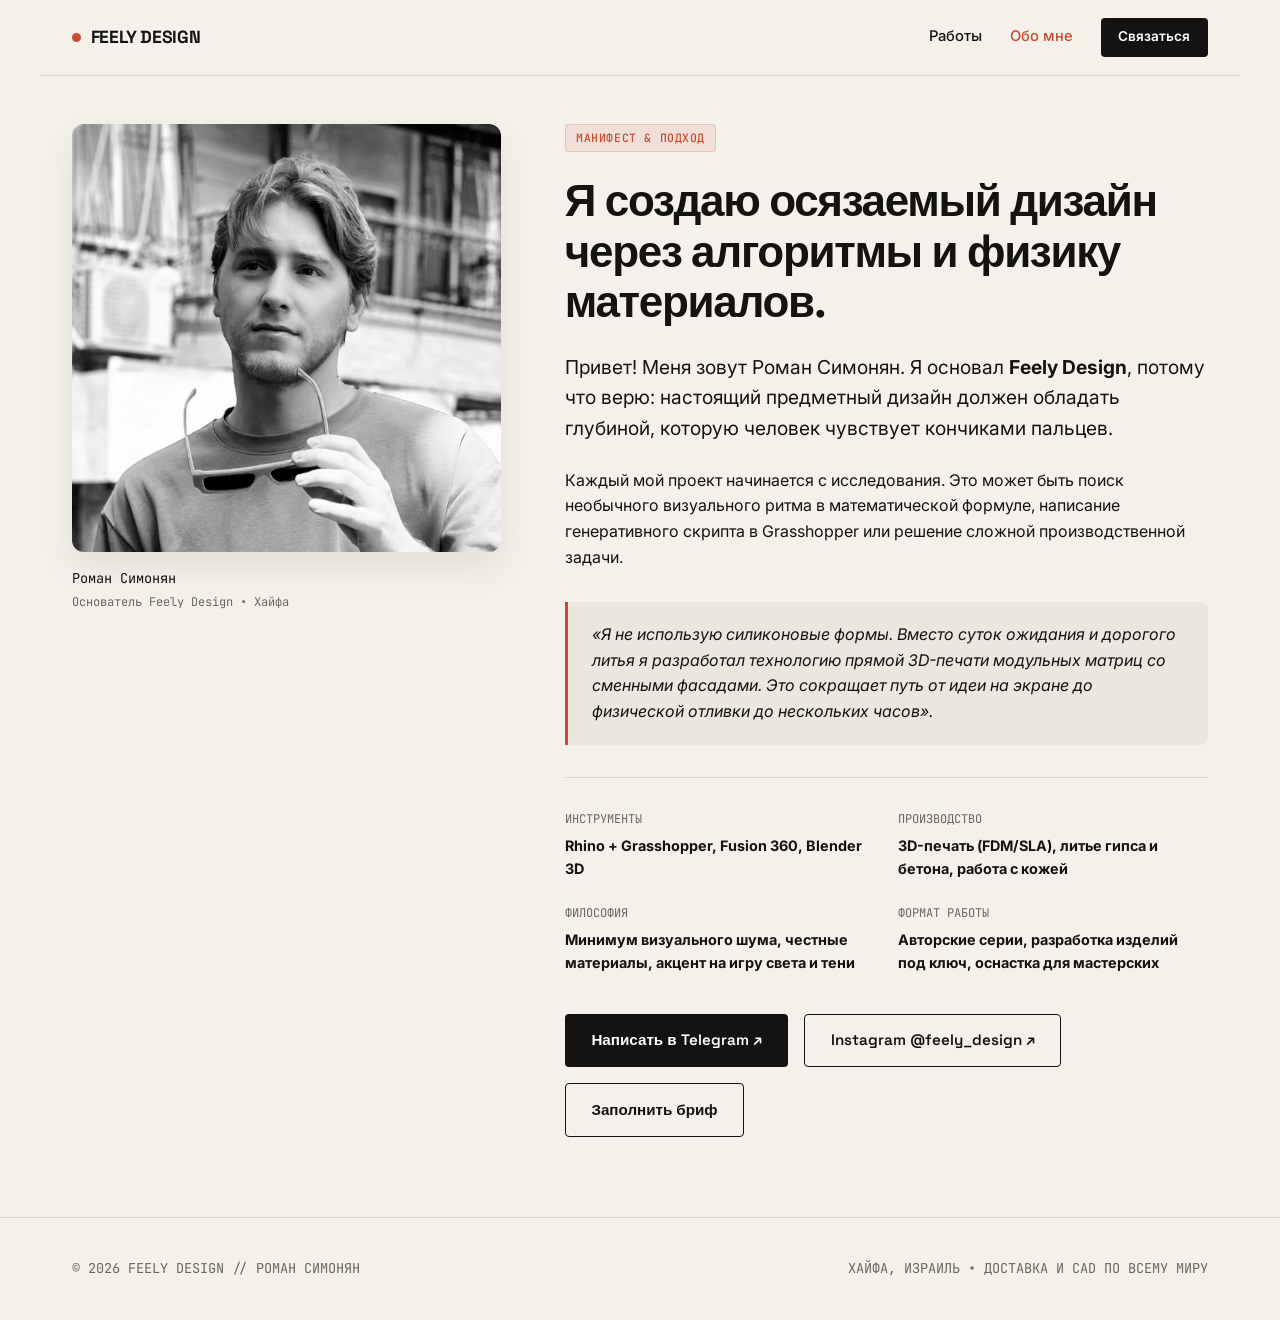
==== projects/about.html @ 57e2e192 "Redesign to clean architectural UI with Roman's photo and About page" ====
<!DOCTYPE html>
<html lang="ru">
<head>
    <meta charset="UTF-8">
    <meta name="viewport" content="width=device-width, initial-scale=1.0">
    <title>Роман Симонян // Feely Design — Об авторе</title>
    <link rel="preconnect" href="https://fonts.googleapis.com">
    <link rel="preconnect" href="https://fonts.gstatic.com" crossorigin>
    <link href="https://fonts.googleapis.com/css2?family=Space+Grotesk:wght@400;500;600;700&family=Inter:wght@400;500;600&family=JetBrains+Mono:wght@400;500&display=swap" rel="stylesheet">
    <link rel="stylesheet" href="../assets/css/style.css">
</head>
<body>

    <header>
        <a href="../index.html" class="brand">
            <span class="brand-dot"></span>
            <span>FEELY DESIGN</span>
        </a>
        <nav class="nav-links">
            <a href="../index.html#work">Работы</a>
            <a href="about.html" class="active">Обо мне</a>
            <a href="../index.html#contact" class="btn-nav">Связаться</a>
        </nav>
    </header>

    <main class="page-container" style="padding-top: 3rem; padding-bottom: 5rem;">
        <div class="about-hero-grid">
            <div class="about-photo-wrapper">
                <img src="../assets/img/roman_simonyan.jpg" alt="Роман Симонян — Feely Design" class="about-photo">
                <div class="photo-badge">
                    <span>Роман Симонян</span>
                    <span class="photo-badge-sub">Основатель Feely Design • Хайфа</span>
                </div>
            </div>

            <div class="about-content">
                <span class="badge badge-accent">Манифест & Подход</span>
                <h1 class="about-title">Я создаю осязаемый дизайн через алгоритмы и физику материалов.</h1>
                
                <p class="lead-text">
                    Привет! Меня зовут Роман Симонян. Я основал <strong>Feely Design</strong>, потому что верю: настоящий предметный дизайн должен обладать глубиной, которую человек чувствует кончиками пальцев.
                </p>

                <p>
                    Каждый мой проект начинается с исследования. Это может быть поиск необычного визуального ритма в математической формуле, написание генеративного скрипта в Grasshopper или решение сложной производственной задачи.
                </p>

                <div class="quote-box">
                    «Я не использую силиконовые формы. Вместо суток ожидания и дорогого литья я разработал технологию прямой 3D-печати модульных матриц со сменными фасадами. Это сокращает путь от идеи на экране до физической отливки до нескольких часов».
                </div>

                <div class="about-specs-grid">
                    <div class="about-spec-item">
                        <span class="spec-label">Инструменты</span>
                        <strong>Rhino + Grasshopper, Fusion 360, Blender 3D</strong>
                    </div>
                    <div class="about-spec-item">
                        <span class="spec-label">Производство</span>
                        <strong>3D-печать (FDM/SLA), литье гипса и бетона, работа с кожей</strong>
                    </div>
                    <div class="about-spec-item">
                        <span class="spec-label">Философия</span>
                        <strong>Минимум визуального шума, честные материалы, акцент на игру света и тени</strong>
                    </div>
                    <div class="about-spec-item">
                        <span class="spec-label">Формат работы</span>
                        <strong>Авторские серии, разработка изделий под ключ, оснастка для мастерских</strong>
                    </div>
                </div>

                <div style="margin-top: 2.5rem; display: flex; gap: 1rem; flex-wrap: wrap;">
                    <a href="https://t.me/simonyanrr" target="_blank" rel="noopener" class="btn btn-primary">
                        Написать в Telegram ↗
                    </a>
                    <a href="https://instagram.com/feely_design" target="_blank" rel="noopener" class="btn btn-secondary">
                        Instagram @feely_design ↗
                    </a>
                    <a href="../index.html#contact" class="btn btn-secondary">
                        Заполнить бриф
                    </a>
                </div>
            </div>
        </div>
    </main>

    <footer>
        <div class="footer-inner">
            <div>© 2026 FEELY DESIGN // РОМАН СИМОНЯН</div>
            <div>ХАЙФА, ИЗРАИЛЬ • ДОСТАВКА И CAD ПО ВСЕМУ МИРУ</div>
        </div>
    </footer>

    <script src="../assets/js/main.js"></script>
</body>
</html>
---- assets/css/style.css ----
/* FEELY DESIGN — MINIMALIST ARCHITECTURAL DESIGN SYSTEM */
:root {
    --bg-main: #F4F1EA;          /* Теплый гипс / светлая бумага */
    --bg-card: #ECE7DE;          /* Чистый архитектурный фон карточек */
    --bg-dark: #141312;          /* Глубокий чугунный черный */
    --text-main: #141312;
    --text-muted: #6B665F;
    --accent: #C84B31;           /* Терракота Feely */
    --accent-hover: #A83820;
    --border: rgba(20, 19, 18, 0.12);
    --border-strong: #141312;
    --font-heading: 'Space Grotesk', -apple-system, sans-serif;
    --font-body: 'Inter', -apple-system, sans-serif;
    --font-mono: 'JetBrains Mono', monospace;
    --radius-sm: 4px;
    --radius-md: 8px;
    --radius-lg: 12px;
}

* {
    box-sizing: border-box;
    margin: 0;
    padding: 0;
}

html {
    scroll-behavior: smooth;
}

body {
    background-color: var(--bg-main);
    color: var(--text-main);
    font-family: var(--font-body);
    line-height: 1.6;
    font-size: 16px;
    -webkit-font-smoothing: antialiased;
}

h1, h2, h3, h4 {
    font-family: var(--font-heading);
    letter-spacing: -0.03em;
    line-height: 1.15;
    font-weight: 600;
}

a {
    color: inherit;
    text-decoration: none;
    transition: all 0.2s ease;
}

img {
    max-width: 100%;
    display: block;
}

.page-container {
    max-width: 1200px;
    margin: 0 auto;
    padding: 0 2rem;
}

/* HEADER */
header {
    position: sticky;
    top: 0;
    z-index: 100;
    background: rgba(244, 241, 234, 0.85);
    backdrop-filter: blur(12px);
    border-bottom: 1px solid var(--border);
    display: flex;
    justify-content: space-between;
    align-items: center;
    padding: 1.1rem 2rem;
    max-width: 1200px;
    margin: 0 auto;
}

.brand {
    display: flex;
    align-items: center;
    gap: 0.6rem;
    font-family: var(--font-heading);
    font-weight: 700;
    font-size: 1.1rem;
    letter-spacing: -0.02em;
}

.brand-dot {
    width: 9px;
    height: 9px;
    background: var(--accent);
    border-radius: 50%;
}

.nav-links {
    display: flex;
    align-items: center;
    gap: 1.75rem;
    font-size: 0.92rem;
    font-weight: 500;
}

.nav-links a:hover, .nav-links a.active {
    color: var(--accent);
}

.btn-nav {
    background: var(--bg-dark);
    color: #fff !important;
    padding: 0.55rem 1.1rem;
    border-radius: var(--radius-sm);
    font-size: 0.85rem;
    font-weight: 600;
}

.btn-nav:hover {
    background: var(--accent);
}

/* BUTTONS */
.btn {
    display: inline-flex;
    align-items: center;
    justify-content: center;
    gap: 0.5rem;
    padding: 0.85rem 1.6rem;
    font-family: var(--font-heading);
    font-weight: 600;
    font-size: 0.95rem;
    border-radius: var(--radius-sm);
    cursor: pointer;
    transition: all 0.2s cubic-bezier(0.16, 1, 0.3, 1);
    border: 1px solid transparent;
}

.btn-primary {
    background: var(--bg-dark);
    color: #fff;
}

.btn-primary:hover {
    background: var(--accent);
    transform: translateY(-2px);
    box-shadow: 0 6px 16px rgba(200, 75, 49, 0.25);
}

.btn-secondary {
    background: transparent;
    border: 1px solid var(--border-strong);
    color: var(--text-main);
}

.btn-secondary:hover {
    background: var(--bg-card);
    transform: translateY(-2px);
}

/* BADGES */
.badge {
    display: inline-block;
    padding: 0.25rem 0.65rem;
    font-family: var(--font-mono);
    font-size: 0.72rem;
    text-transform: uppercase;
    letter-spacing: 0.05em;
    border-radius: var(--radius-sm);
    background: var(--bg-card);
    border: 1px solid var(--border);
    margin-bottom: 0.75rem;
    font-weight: 500;
}

.badge-accent {
    background: rgba(200, 75, 49, 0.1);
    color: var(--accent);
    border-color: rgba(200, 75, 49, 0.2);
}

/* HERO SECTION */
.hero-section {
    padding: 5rem 0 3.5rem 0;
    display: grid;
    grid-template-columns: 1.4fr 1fr;
    gap: 3.5rem;
    align-items: center;
    border-bottom: 1px solid var(--border);
}

.hero-title {
    font-size: clamp(2.4rem, 4.5vw, 3.8rem);
    margin-bottom: 1.5rem;
}

.hero-subtitle {
    font-size: 1.15rem;
    color: var(--text-muted);
    line-height: 1.65;
    max-width: 540px;
    margin-bottom: 2rem;
}

.hero-author-card {
    background: var(--bg-card);
    border: 1px solid var(--border);
    border-radius: var(--radius-lg);
    padding: 1.75rem;
    display: flex;
    flex-direction: column;
    gap: 1.25rem;
}

.author-header {
    display: flex;
    align-items: center;
    gap: 1.25rem;
}

.author-avatar {
    width: 72px;
    height: 72px;
    border-radius: 50%;
    object-fit: cover;
    border: 2px solid #fff;
    box-shadow: 0 4px 12px rgba(0, 0, 0, 0.08);
}

.author-meta h3 {
    font-size: 1.2rem;
    margin-bottom: 0.2rem;
}

.author-meta p {
    font-size: 0.85rem;
    color: var(--text-muted);
    font-family: var(--font-mono);
}

.author-bio-snippet {
    font-size: 0.92rem;
    color: var(--text-muted);
    line-height: 1.55;
    border-top: 1px solid var(--border);
    padding-top: 1rem;
}

/* SECTION HEADERS */
.section-header {
    margin: 4.5rem 0 2.5rem 0;
    display: flex;
    justify-content: space-between;
    align-items: flex-end;
}

.section-header h2 {
    font-size: 2rem;
}

/* PROJECT CARDS (Clean Architecture) */
.projects-grid {
    display: grid;
    grid-template-columns: repeat(2, 1fr);
    gap: 2rem;
}

.project-card {
    background: var(--bg-card);
    border: 1px solid var(--border);
    border-radius: var(--radius-lg);
    overflow: hidden;
    display: flex;
    flex-direction: column;
    transition: all 0.3s cubic-bezier(0.16, 1, 0.3, 1);
}

.project-card:hover {
    transform: translateY(-4px);
    box-shadow: 0 12px 28px rgba(0, 0, 0, 0.06);
    border-color: rgba(20, 19, 18, 0.25);
}

.project-card.featured {
    grid-column: 1 / -1;
    display: grid;
    grid-template-columns: 1.2fr 1fr;
}

.project-media {
    position: relative;
    aspect-ratio: 16 / 10;
    overflow: hidden;
    background: #000;
}

.project-media img {
    width: 100%;
    height: 100%;
    object-fit: cover;
    transition: transform 0.4s ease;
}

.project-card:hover .project-media img {
    transform: scale(1.03);
}

.project-info {
    padding: 2rem;
    display: flex;
    flex-direction: column;
    justify-content: space-between;
}

.project-info h3 {
    font-size: 1.5rem;
    margin: 0.5rem 0 0.75rem 0;
}

.project-info p {
    color: var(--text-muted);
    font-size: 0.95rem;
    line-height: 1.6;
    margin-bottom: 1.5rem;
}

.project-specs {
    border-top: 1px solid var(--border);
    padding-top: 1rem;
    display: flex;
    gap: 1.5rem;
    font-size: 0.8rem;
    color: var(--text-muted);
    font-family: var(--font-mono);
}

/* CONTACT SECTION */
.contact-grid {
    display: grid;
    grid-template-columns: 1fr 1.2fr;
    gap: 3.5rem;
    background: var(--bg-dark);
    color: #fff;
    border-radius: var(--radius-lg);
    padding: 3.5rem;
    margin: 4.5rem 0;
}

.contact-left h2 {
    font-size: 2.2rem;
    margin-bottom: 1rem;
}

.contact-left p {
    color: #A09D98;
    line-height: 1.65;
    margin-bottom: 2rem;
}

.direct-buttons {
    display: flex;
    flex-direction: column;
    gap: 0.75rem;
}

.direct-btn {
    display: flex;
    justify-content: space-between;
    align-items: center;
    padding: 1rem 1.25rem;
    border-radius: var(--radius-sm);
    background: #22201E;
    border: 1px solid #33302C;
    font-weight: 600;
    font-size: 0.9rem;
}

.direct-btn:hover {
    background: var(--accent);
    border-color: var(--accent);
}

/* FORM STYLING */
.clean-form {
    display: flex;
    flex-direction: column;
    gap: 1.25rem;
}

.form-group {
    display: flex;
    flex-direction: column;
    gap: 0.4rem;
}

.form-group label {
    font-size: 0.8rem;
    font-family: var(--font-mono);
    text-transform: uppercase;
    color: #A09D98;
}

.clean-form input, .clean-form select, .clean-form textarea {
    background: #22201E;
    border: 1px solid #33302C;
    border-radius: var(--radius-sm);
    padding: 0.85rem 1rem;
    color: #fff;
    font-family: var(--font-body);
    font-size: 0.95rem;
    outline: none;
    transition: border-color 0.2s;
}

.clean-form input:focus, .clean-form select:focus, .clean-form textarea:focus {
    border-color: var(--accent);
}

.dispatch-actions {
    display: grid;
    grid-template-columns: 1fr 1fr;
    gap: 0.75rem;
    margin-top: 0.5rem;
}

/* ABOUT PAGE STYLES */
.about-hero-grid {
    display: grid;
    grid-template-columns: 1fr 1.5fr;
    gap: 4rem;
    align-items: start;
}

.about-photo-wrapper {
    position: sticky;
    top: 5.5rem;
}

.about-photo {
    width: 100%;
    aspect-ratio: 1 / 1;
    object-fit: cover;
    border-radius: var(--radius-lg);
    box-shadow: 0 16px 36px rgba(0, 0, 0, 0.08);
}

.photo-badge {
    margin-top: 1rem;
    font-family: var(--font-mono);
    font-size: 0.85rem;
    display: flex;
    flex-direction: column;
    gap: 0.2rem;
}

.photo-badge-sub {
    color: var(--text-muted);
    font-size: 0.75rem;
}

.about-title {
    font-size: clamp(2rem, 3.5vw, 2.75rem);
    margin: 0.75rem 0 1.5rem 0;
}

.lead-text {
    font-size: 1.2rem;
    line-height: 1.6;
    color: var(--text-main);
    margin-bottom: 1.5rem;
}

.quote-box {
    border-left: 3px solid var(--accent);
    padding: 1.25rem 1.5rem;
    background: var(--bg-card);
    border-radius: 0 var(--radius-md) var(--radius-md) 0;
    font-style: italic;
    margin: 2rem 0;
    line-height: 1.6;
}

.about-specs-grid {
    display: grid;
    grid-template-columns: 1fr 1fr;
    gap: 1.5rem;
    margin-top: 2rem;
    border-top: 1px solid var(--border);
    padding-top: 2rem;
}

.about-spec-item {
    display: flex;
    flex-direction: column;
    gap: 0.3rem;
    font-size: 0.9rem;
}

.spec-label {
    font-family: var(--font-mono);
    font-size: 0.75rem;
    color: var(--text-muted);
    text-transform: uppercase;
}

/* FOOTER */
footer {
    border-top: 1px solid var(--border);
    padding: 2.5rem 0;
    font-size: 0.85rem;
    color: var(--text-muted);
    font-family: var(--font-mono);
}

.footer-inner {
    max-width: 1200px;
    margin: 0 auto;
    padding: 0 2rem;
    display: flex;
    justify-content: space-between;
    align-items: center;
    flex-wrap: wrap;
    gap: 1rem;
}

/* RESPONSIVE */
@media (max-width: 900px) {
    .hero-section, .project-card.featured, .about-hero-grid, .contact-grid {
        grid-template-columns: 1fr;
        gap: 2.5rem;
    }
    .projects-grid {
        grid-template-columns: 1fr;
    }
    .contact-grid {
        padding: 2rem;
    }
    .about-photo-wrapper {
        position: static;
        max-width: 340px;
    }
    .dispatch-actions {
        grid-template-columns: 1fr;
    }
}
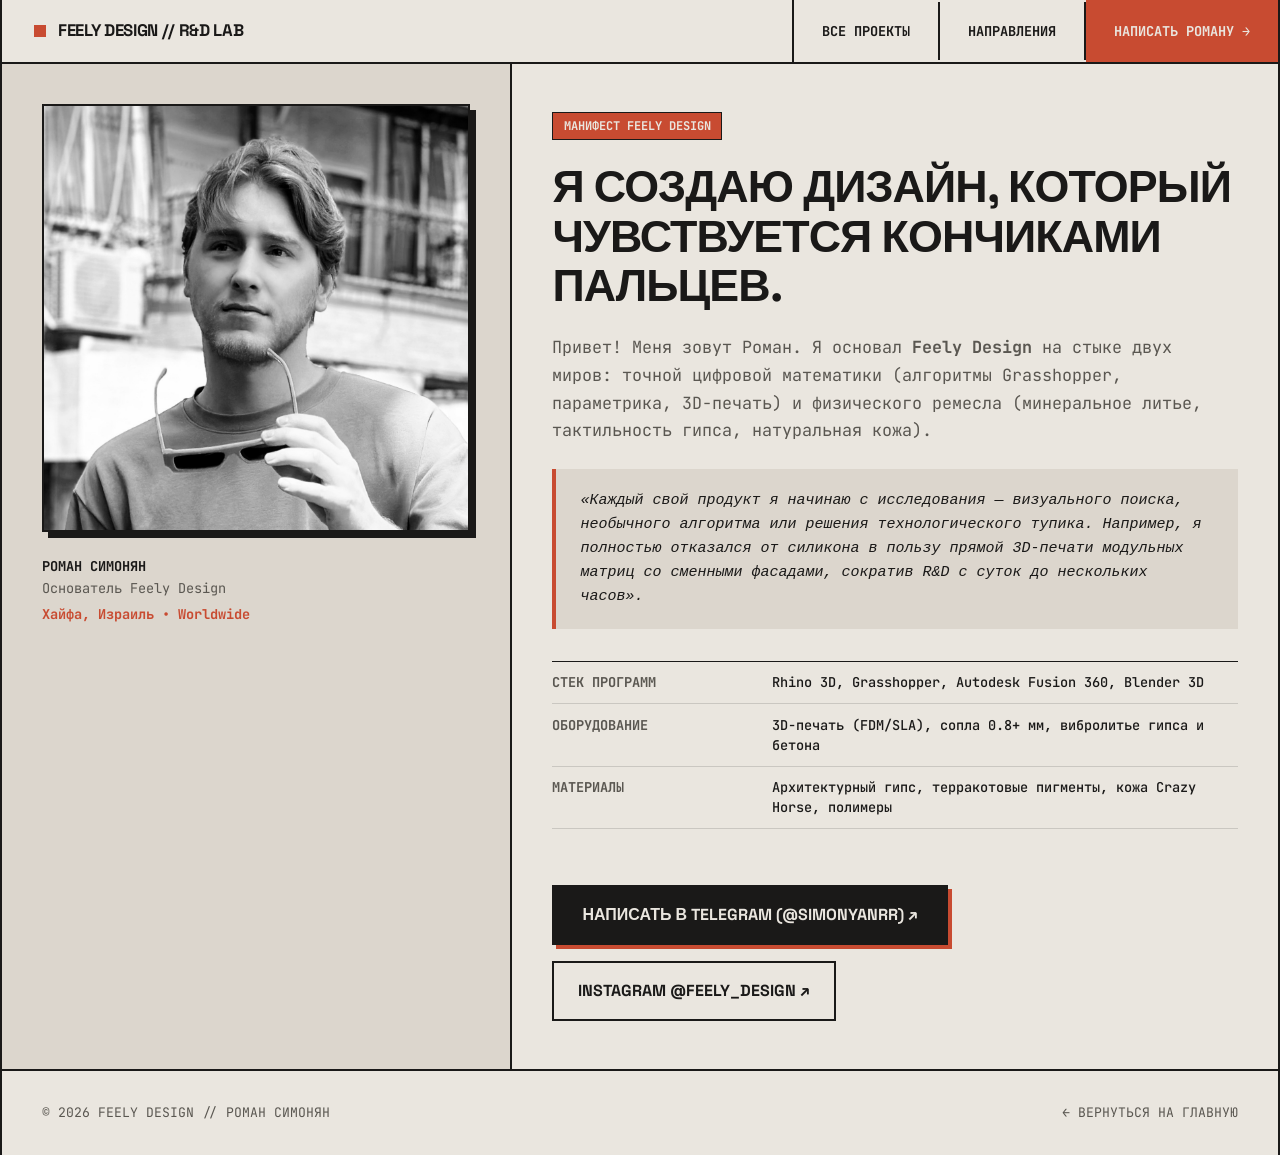
==== commit 8832a61e: "Restore original fonts, fix scroll anchor offset, re-enable RU/EN switcher, unify all project case p" ====
--- a/projects/about.html
+++ b/projects/about.html
@@ -3,91 +3,83 @@
 <head>
     <meta charset="UTF-8">
     <meta name="viewport" content="width=device-width, initial-scale=1.0">
-    <title>Роман Симонян // Feely Design — Об авторе</title>
+    <title>РОМАН СИМОНЯН // FEELY DESIGN — МАНИФЕСТ И О СТУДИИ</title>
     <link rel="preconnect" href="https://fonts.googleapis.com">
     <link rel="preconnect" href="https://fonts.gstatic.com" crossorigin>
-    <link href="https://fonts.googleapis.com/css2?family=Space+Grotesk:wght@400;500;600;700&family=Inter:wght@400;500;600&family=JetBrains+Mono:wght@400;500&display=swap" rel="stylesheet">
+    <link href="https://fonts.googleapis.com/css2?family=JetBrains+Mono:ital,wght@0,400;0,700;1,400&family=Space+Grotesk:wght@500;700&display=swap" rel="stylesheet">
     <link rel="stylesheet" href="../assets/css/style.css">
 </head>
 <body>
 
     <header>
-        <a href="../index.html" class="brand">
-            <span class="brand-dot"></span>
-            <span>FEELY DESIGN</span>
+        <a href="../index.html" class="logo-block">
+            <span class="logo-indicator"></span>
+            <span>FEELY DESIGN // R&D LAB</span>
         </a>
-        <nav class="nav-links">
-            <a href="../index.html#work">Работы</a>
-            <a href="about.html" class="active">Обо мне</a>
-            <a href="../index.html#contact" class="btn-nav">Связаться</a>
+        <nav>
+            <a href="../index.html#work">Все проекты</a>
+            <a href="../index.html#services">Направления</a>
         </nav>
+        <div class="header-controls">
+            <a href="../index.html#contact" class="cta-header">Написать Роману →</a>
+        </div>
     </header>
 
-    <main class="page-container" style="padding-top: 3rem; padding-bottom: 5rem;">
-        <div class="about-hero-grid">
-            <div class="about-photo-wrapper">
-                <img src="../assets/img/roman_simonyan.jpg" alt="Роман Симонян — Feely Design" class="about-photo">
-                <div class="photo-badge">
-                    <span>Роман Симонян</span>
-                    <span class="photo-badge-sub">Основатель Feely Design • Хайфа</span>
+    <section class="grid-row about-grid">
+        <div class="about-photo-panel">
+            <img src="../assets/img/roman_simonyan.jpg" alt="Роман Симонян" class="about-photo-full">
+            <div style="font-size: 0.85rem; line-height: 1.6;">
+                <div style="font-weight: 700;">РОМАН СИМОНЯН</div>
+                <div style="color: var(--text-muted);">Основатель Feely Design</div>
+                <div style="color: var(--accent); font-weight: 700; margin-top: 0.25rem;">Хайфа, Израиль • Worldwide</div>
+            </div>
+        </div>
+
+        <div class="about-bio-panel">
+            <div>
+                <span class="tag tag-accent">Манифест Feely Design</span>
+                <h1 style="font-size: clamp(2rem, 3.5vw, 2.8rem); line-height: 1.1; margin: 1rem 0 1.5rem 0;">
+                    Я создаю дизайн, который чувствуется кончиками пальцев.
+                </h1>
+                
+                <p style="font-size: 1.05rem; line-height: 1.65; color: var(--text-muted); margin-bottom: 1.5rem;">
+                    Привет! Меня зовут Роман. Я основал <strong>Feely Design</strong> на стыке двух миров: точной цифровой математики (алгоритмы Grasshopper, параметрика, 3D-печать) и физического ремесла (минеральное литье, тактильность гипса, натуральная кожа).
+                </p>
+
+                <div style="border-left: 4px solid var(--accent); background: var(--bg-secondary); padding: 1.25rem 1.5rem; margin-bottom: 2rem; font-style: italic; line-height: 1.6;">
+                    «Каждый свой продукт я начинаю с исследования — визуального поиска, необычного алгоритма или решения технологического тупика. Например, я полностью отказался от силикона в пользу прямой 3D-печати модульных матриц со сменными фасадами, сократив R&D с суток до нескольких часов».
+                </div>
+
+                <div class="case-highlights">
+                    <div class="highlight-row">
+                        <span class="highlight-label">Стек программ</span>
+                        <span class="highlight-val">Rhino 3D, Grasshopper, Autodesk Fusion 360, Blender 3D</span>
+                    </div>
+                    <div class="highlight-row">
+                        <span class="highlight-label">Оборудование</span>
+                        <span class="highlight-val">3D-печать (FDM/SLA), сопла 0.8+ мм, вибролитье гипса и бетона</span>
+                    </div>
+                    <div class="highlight-row">
+                        <span class="highlight-label">Материалы</span>
+                        <span class="highlight-val">Архитектурный гипс, терракотовые пигменты, кожа Crazy Horse, полимеры</span>
+                    </div>
                 </div>
             </div>
 
-            <div class="about-content">
-                <span class="badge badge-accent">Манифест & Подход</span>
-                <h1 class="about-title">Я создаю осязаемый дизайн через алгоритмы и физику материалов.</h1>
-                
-                <p class="lead-text">
-                    Привет! Меня зовут Роман Симонян. Я основал <strong>Feely Design</strong>, потому что верю: настоящий предметный дизайн должен обладать глубиной, которую человек чувствует кончиками пальцев.
-                </p>
-
-                <p>
-                    Каждый мой проект начинается с исследования. Это может быть поиск необычного визуального ритма в математической формуле, написание генеративного скрипта в Grasshopper или решение сложной производственной задачи.
-                </p>
-
-                <div class="quote-box">
-                    «Я не использую силиконовые формы. Вместо суток ожидания и дорогого литья я разработал технологию прямой 3D-печати модульных матриц со сменными фасадами. Это сокращает путь от идеи на экране до физической отливки до нескольких часов».
-                </div>
-
-                <div class="about-specs-grid">
-                    <div class="about-spec-item">
-                        <span class="spec-label">Инструменты</span>
-                        <strong>Rhino + Grasshopper, Fusion 360, Blender 3D</strong>
-                    </div>
-                    <div class="about-spec-item">
-                        <span class="spec-label">Производство</span>
-                        <strong>3D-печать (FDM/SLA), литье гипса и бетона, работа с кожей</strong>
-                    </div>
-                    <div class="about-spec-item">
-                        <span class="spec-label">Философия</span>
-                        <strong>Минимум визуального шума, честные материалы, акцент на игру света и тени</strong>
-                    </div>
-                    <div class="about-spec-item">
-                        <span class="spec-label">Формат работы</span>
-                        <strong>Авторские серии, разработка изделий под ключ, оснастка для мастерских</strong>
-                    </div>
-                </div>
-
-                <div style="margin-top: 2.5rem; display: flex; gap: 1rem; flex-wrap: wrap;">
-                    <a href="https://t.me/simonyanrr" target="_blank" rel="noopener" class="btn btn-primary">
-                        Написать в Telegram ↗
-                    </a>
-                    <a href="https://instagram.com/feely_design" target="_blank" rel="noopener" class="btn btn-secondary">
-                        Instagram @feely_design ↗
-                    </a>
-                    <a href="../index.html#contact" class="btn btn-secondary">
-                        Заполнить бриф
-                    </a>
-                </div>
+            <div style="margin-top: 2rem; display: flex; gap: 1rem; flex-wrap: wrap;">
+                <a href="https://t.me/simonyanrr" target="_blank" rel="noopener" class="btn-primary">
+                    Написать в Telegram (@simonyanrr) ↗
+                </a>
+                <a href="https://instagram.com/feely_design" target="_blank" rel="noopener" class="btn-secondary">
+                    Instagram @feely_design ↗
+                </a>
             </div>
         </div>
-    </main>
+    </section>
 
     <footer>
-        <div class="footer-inner">
-            <div>© 2026 FEELY DESIGN // РОМАН СИМОНЯН</div>
-            <div>ХАЙФА, ИЗРАИЛЬ • ДОСТАВКА И CAD ПО ВСЕМУ МИРУ</div>
-        </div>
+        <div>© 2026 FEELY DESIGN // РОМАН СИМОНЯН</div>
+        <div><a href="../index.html">← ВЕРНУТЬСЯ НА ГЛАВНУЮ</a></div>
     </footer>
 
     <script src="../assets/js/main.js"></script>
--- a/assets/css/style.css
+++ b/assets/css/style.css
@@ -1,20 +1,22 @@
-/* FEELY DESIGN — MINIMALIST ARCHITECTURAL DESIGN SYSTEM */
+/* ========================================================
+   FEELY DESIGN // INDUSTRIAL R&D DESIGN SYSTEM
+   Fonts: 'JetBrains Mono' + 'Space Grotesk'
+   ======================================================== */
+
 :root {
-    --bg-main: #F4F1EA;          /* Теплый гипс / светлая бумага */
-    --bg-card: #ECE7DE;          /* Чистый архитектурный фон карточек */
-    --bg-dark: #141312;          /* Глубокий чугунный черный */
-    --text-main: #141312;
-    --text-muted: #6B665F;
-    --accent: #C84B31;           /* Терракота Feely */
+    --bg-primary: #EAE6DF;       /* Raw gypsum / unbleached paper */
+    --bg-secondary: #DCD6CD;     /* Raw concrete */
+    --bg-card: #E2DDD5;
+    --bg-dark: #1A1918;          /* Cast iron / charcoal */
+    --text-main: #1A1918;
+    --text-muted: #5A5751;
+    --accent: #C84B31;           /* Industrial terracotta / red oxide */
     --accent-hover: #A83820;
-    --border: rgba(20, 19, 18, 0.12);
-    --border-strong: #141312;
-    --font-heading: 'Space Grotesk', -apple-system, sans-serif;
-    --font-body: 'Inter', -apple-system, sans-serif;
-    --font-mono: 'JetBrains Mono', monospace;
-    --radius-sm: 4px;
-    --radius-md: 8px;
-    --radius-lg: 12px;
+    --border-color: #1A1918;
+    --border-width: 2px;
+    --telegram: #2AABEE;
+    --whatsapp: #25D366;
+    --instagram: #E1306C;
 }
 
 * {
@@ -25,28 +27,34 @@
 
 html {
     scroll-behavior: smooth;
+    /* Устраняет перекрытие заголовков при клике по якорям */
+    scroll-padding-top: 75px;
 }
 
 body {
-    background-color: var(--bg-main);
+    background-color: var(--bg-primary);
     color: var(--text-main);
-    font-family: var(--font-body);
-    line-height: 1.6;
-    font-size: 16px;
-    -webkit-font-smoothing: antialiased;
-}
-
-h1, h2, h3, h4 {
-    font-family: var(--font-heading);
-    letter-spacing: -0.03em;
-    line-height: 1.15;
-    font-weight: 600;
+    font-family: 'JetBrains Mono', monospace;
+    line-height: 1.5;
+    font-size: 15px;
+    overflow-x: hidden;
+    border-left: var(--border-width) solid var(--border-color);
+    border-right: var(--border-width) solid var(--border-color);
+    max-width: 1440px;
+    margin: 0 auto;
+}
+
+h1, h2, h3, h4, .font-display {
+    font-family: 'Space Grotesk', sans-serif;
+    text-transform: uppercase;
+    letter-spacing: -0.02em;
+    font-weight: 700;
 }
 
 a {
     color: inherit;
     text-decoration: none;
-    transition: all 0.2s ease;
+    transition: all 0.15s ease;
 }
 
 img {
@@ -54,490 +62,780 @@
     display: block;
 }
 
-.page-container {
-    max-width: 1200px;
-    margin: 0 auto;
-    padding: 0 2rem;
+/* Grid & Layout Utilities */
+.grid-row {
+    display: grid;
+    border-bottom: var(--border-width) solid var(--border-color);
+}
+
+.pad-lg { padding: 3rem 2.5rem; }
+.pad-md { padding: 2rem; }
+.pad-sm { padding: 1rem 1.5rem; }
+
+.tag {
+    display: inline-block;
+    border: 1px solid var(--border-color);
+    padding: 0.25rem 0.65rem;
+    font-size: 0.75rem;
+    text-transform: uppercase;
+    background: var(--bg-secondary);
+    margin-right: 0.4rem;
+    margin-bottom: 0.4rem;
+    font-weight: 700;
+}
+
+.tag-accent {
+    background: var(--accent);
+    color: var(--bg-primary);
+    border-color: var(--border-color);
+}
+
+.tag-dark {
+    background: var(--bg-dark);
+    color: var(--bg-primary);
+}
+
+/* SECTION BAR / DIVIDER */
+.section-bar {
+    display: flex;
+    justify-content: space-between;
+    align-items: center;
+    background-color: var(--bg-secondary);
+    padding: 1rem 2.5rem;
+    border-bottom: var(--border-width) solid var(--border-color);
+    font-size: 0.85rem;
+    text-transform: uppercase;
+    font-weight: 700;
+    scroll-margin-top: 65px;
 }
 
 /* HEADER */
 header {
+    display: grid;
+    grid-template-columns: 1fr auto auto;
+    border-bottom: var(--border-width) solid var(--border-color);
     position: sticky;
     top: 0;
+    background: var(--bg-primary);
     z-index: 100;
-    background: rgba(244, 241, 234, 0.85);
-    backdrop-filter: blur(12px);
-    border-bottom: 1px solid var(--border);
-    display: flex;
-    justify-content: space-between;
-    align-items: center;
-    padding: 1.1rem 2rem;
-    max-width: 1200px;
-    margin: 0 auto;
-}
-
-.brand {
-    display: flex;
-    align-items: center;
-    gap: 0.6rem;
-    font-family: var(--font-heading);
-    font-weight: 700;
-    font-size: 1.1rem;
+}
+
+.logo-block {
+    padding: 1.15rem 2rem;
+    font-weight: 700;
+    font-size: 1.05rem;
+    display: flex;
+    align-items: center;
+    gap: 0.75rem;
+    border-right: var(--border-width) solid var(--border-color);
+    font-family: 'Space Grotesk', sans-serif;
     letter-spacing: -0.02em;
 }
 
-.brand-dot {
-    width: 9px;
-    height: 9px;
-    background: var(--accent);
-    border-radius: 50%;
-}
-
-.nav-links {
-    display: flex;
-    align-items: center;
-    gap: 1.75rem;
-    font-size: 0.92rem;
-    font-weight: 500;
-}
-
-.nav-links a:hover, .nav-links a.active {
-    color: var(--accent);
-}
-
-.btn-nav {
+.logo-indicator {
+    width: 12px;
+    height: 12px;
+    background-color: var(--accent);
+    display: inline-block;
+    flex-shrink: 0;
+}
+
+nav {
+    display: flex;
+    align-items: center;
+}
+
+nav a {
+    padding: 1.15rem 1.75rem;
+    border-right: var(--border-width) solid var(--border-color);
+    font-size: 0.85rem;
+    text-transform: uppercase;
+    font-weight: 700;
+}
+
+nav a:hover, nav a.active {
+    background-color: var(--bg-secondary);
+}
+
+.header-controls {
+    display: flex;
+    align-items: center;
+}
+
+.lang-switch {
+    display: flex;
+    border-right: var(--border-width) solid var(--border-color);
+    height: 100%;
+}
+
+.lang-btn {
+    background: transparent;
+    border: none;
+    padding: 0 1rem;
+    font-family: 'JetBrains Mono', monospace;
+    font-size: 0.82rem;
+    font-weight: 700;
+    cursor: pointer;
+    color: var(--text-muted);
+    transition: all 0.15s;
+}
+
+.lang-btn.active {
     background: var(--bg-dark);
-    color: #fff !important;
-    padding: 0.55rem 1.1rem;
-    border-radius: var(--radius-sm);
+    color: var(--bg-primary);
+}
+
+.cta-header {
+    background-color: var(--accent);
+    color: var(--bg-primary) !important;
+    font-weight: 700;
+    padding: 1.15rem 1.75rem;
     font-size: 0.85rem;
-    font-weight: 600;
-}
-
-.btn-nav:hover {
-    background: var(--accent);
+    text-transform: uppercase;
+    display: flex;
+    align-items: center;
+    height: 100%;
+}
+
+.cta-header:hover {
+    background-color: var(--bg-dark) !important;
+}
+
+/* HERO SECTION (AUTHOR VOICE + PHOTO) */
+.hero {
+    grid-template-columns: 1.75fr 1.25fr;
+}
+
+.hero-main {
+    border-right: var(--border-width) solid var(--border-color);
+    display: flex;
+    flex-direction: column;
+    justify-content: space-between;
+}
+
+.hero-title {
+    font-size: clamp(2.2rem, 4.2vw, 3.8rem);
+    line-height: 1.05;
+    margin: 1.25rem 0 1.5rem 0;
+}
+
+.hero-sub {
+    font-size: 1.05rem;
+    color: var(--text-muted);
+    max-width: 60ch;
+    margin-bottom: 2rem;
+    line-height: 1.6;
+}
+
+.hero-actions {
+    display: flex;
+    flex-wrap: wrap;
+    gap: 1rem;
+    align-items: center;
+}
+
+.hero-author-sidebar {
+    background-color: var(--bg-secondary);
+    display: flex;
+    flex-direction: column;
+    justify-content: space-between;
+}
+
+.author-card-header {
+    display: flex;
+    gap: 1.25rem;
+    align-items: center;
+    padding: 1.75rem 2rem;
+    border-bottom: var(--border-width) solid var(--border-color);
+}
+
+.author-avatar-img {
+    width: 84px;
+    height: 84px;
+    border: var(--border-width) solid var(--border-color);
+    box-shadow: 3px 3px 0px var(--accent);
+    object-fit: cover;
+    flex-shrink: 0;
+}
+
+.author-title h3 {
+    font-size: 1.2rem;
+    margin-bottom: 0.25rem;
+}
+
+.author-title p {
+    font-size: 0.8rem;
+    color: var(--text-muted);
+}
+
+.author-quote {
+    padding: 1.5rem 2rem;
+    font-size: 0.9rem;
+    color: var(--text-main);
+    line-height: 1.6;
+    border-bottom: 1px solid var(--border-color);
+    font-style: italic;
+    background: rgba(234, 230, 223, 0.4);
+}
+
+.spec-list {
+    list-style: none;
+}
+
+.spec-list li {
+    padding: 0.85rem 2rem;
+    border-bottom: 1px solid var(--border-color);
+    display: flex;
+    justify-content: space-between;
+    gap: 1rem;
+    font-size: 0.82rem;
+}
+
+.spec-list li span:first-child {
+    color: var(--text-muted);
+    text-transform: uppercase;
+}
+
+.spec-list li span:last-child {
+    font-weight: 700;
+    text-align: right;
 }
 
 /* BUTTONS */
-.btn {
+.btn-primary {
     display: inline-flex;
     align-items: center;
-    justify-content: center;
     gap: 0.5rem;
-    padding: 0.85rem 1.6rem;
-    font-family: var(--font-heading);
-    font-weight: 600;
-    font-size: 0.95rem;
-    border-radius: var(--radius-sm);
+    background-color: var(--bg-dark);
+    color: var(--bg-primary);
+    border: var(--border-width) solid var(--border-color);
+    padding: 1rem 1.75rem;
+    font-family: 'Space Grotesk', sans-serif;
+    font-weight: 700;
+    font-size: 1rem;
+    text-transform: uppercase;
+    box-shadow: 4px 4px 0px var(--accent);
     cursor: pointer;
-    transition: all 0.2s cubic-bezier(0.16, 1, 0.3, 1);
-    border: 1px solid transparent;
-}
-
-.btn-primary {
+}
+
+.btn-primary:hover {
+    background-color: var(--accent);
+    box-shadow: 4px 4px 0px var(--border-color);
+    transform: translate(-1px, -1px);
+}
+
+.btn-secondary {
+    display: inline-flex;
+    align-items: center;
+    gap: 0.5rem;
+    background-color: transparent;
+    color: var(--text-main);
+    border: var(--border-width) solid var(--border-color);
+    padding: 1rem 1.5rem;
+    font-family: 'Space Grotesk', sans-serif;
+    font-weight: 700;
+    font-size: 1rem;
+    text-transform: uppercase;
+    cursor: pointer;
+}
+
+.btn-secondary:hover {
+    background-color: var(--bg-secondary);
+    box-shadow: 4px 4px 0px var(--border-color);
+}
+
+/* MARQUEE */
+.marquee-wrapper {
+    border-bottom: var(--border-width) solid var(--border-color);
+    background-color: var(--bg-dark);
+    color: var(--bg-primary);
+    overflow: hidden;
+    white-space: nowrap;
+    padding: 0.75rem 0;
+    font-size: 0.82rem;
+    text-transform: uppercase;
+    letter-spacing: 0.05em;
+}
+
+.marquee-content {
+    display: inline-block;
+    animation: marquee 28s linear infinite;
+}
+
+@keyframes marquee {
+    0% { transform: translateX(0); }
+    100% { transform: translateX(-50%); }
+}
+
+/* VISUAL-FIRST CASE STUDIES (3 PROJECTS) */
+.case-item {
+    grid-template-columns: 1.15fr 1fr;
+    border-bottom: var(--border-width) solid var(--border-color);
+}
+
+.case-item:last-child {
+    border-bottom: none;
+}
+
+.case-visual {
+    background-color: var(--bg-secondary);
+    border-right: var(--border-width) solid var(--border-color);
+    min-height: 420px;
+    display: flex;
+    flex-direction: column;
+    justify-content: space-between;
+    padding: 2rem;
+    position: relative;
+    background-image: 
+        linear-gradient(to right, rgba(26,25,24,0.06) 1px, transparent 1px),
+        linear-gradient(to bottom, rgba(26,25,24,0.06) 1px, transparent 1px);
+    background-size: 24px 24px;
+}
+
+.case-img-frame {
+    border: var(--border-width) solid var(--border-color);
     background: var(--bg-dark);
-    color: #fff;
-}
-
-.btn-primary:hover {
-    background: var(--accent);
-    transform: translateY(-2px);
-    box-shadow: 0 6px 16px rgba(200, 75, 49, 0.25);
-}
-
-.btn-secondary {
-    background: transparent;
-    border: 1px solid var(--border-strong);
-    color: var(--text-main);
-}
-
-.btn-secondary:hover {
-    background: var(--bg-card);
-    transform: translateY(-2px);
-}
-
-/* BADGES */
-.badge {
-    display: inline-block;
-    padding: 0.25rem 0.65rem;
-    font-family: var(--font-mono);
-    font-size: 0.72rem;
-    text-transform: uppercase;
-    letter-spacing: 0.05em;
-    border-radius: var(--radius-sm);
-    background: var(--bg-card);
-    border: 1px solid var(--border);
-    margin-bottom: 0.75rem;
-    font-weight: 500;
-}
-
-.badge-accent {
-    background: rgba(200, 75, 49, 0.1);
-    color: var(--accent);
-    border-color: rgba(200, 75, 49, 0.2);
-}
-
-/* HERO SECTION */
-.hero-section {
-    padding: 5rem 0 3.5rem 0;
-    display: grid;
-    grid-template-columns: 1.4fr 1fr;
-    gap: 3.5rem;
-    align-items: center;
-    border-bottom: 1px solid var(--border);
-}
-
-.hero-title {
-    font-size: clamp(2.4rem, 4.5vw, 3.8rem);
-    margin-bottom: 1.5rem;
-}
-
-.hero-subtitle {
-    font-size: 1.15rem;
-    color: var(--text-muted);
-    line-height: 1.65;
-    max-width: 540px;
-    margin-bottom: 2rem;
-}
-
-.hero-author-card {
-    background: var(--bg-card);
-    border: 1px solid var(--border);
-    border-radius: var(--radius-lg);
-    padding: 1.75rem;
-    display: flex;
-    flex-direction: column;
-    gap: 1.25rem;
-}
-
-.author-header {
-    display: flex;
-    align-items: center;
-    gap: 1.25rem;
-}
-
-.author-avatar {
-    width: 72px;
-    height: 72px;
-    border-radius: 50%;
-    object-fit: cover;
-    border: 2px solid #fff;
-    box-shadow: 0 4px 12px rgba(0, 0, 0, 0.08);
-}
-
-.author-meta h3 {
-    font-size: 1.2rem;
-    margin-bottom: 0.2rem;
-}
-
-.author-meta p {
-    font-size: 0.85rem;
-    color: var(--text-muted);
-    font-family: var(--font-mono);
-}
-
-.author-bio-snippet {
-    font-size: 0.92rem;
-    color: var(--text-muted);
-    line-height: 1.55;
-    border-top: 1px solid var(--border);
-    padding-top: 1rem;
-}
-
-/* SECTION HEADERS */
-.section-header {
-    margin: 4.5rem 0 2.5rem 0;
-    display: flex;
-    justify-content: space-between;
-    align-items: flex-end;
-}
-
-.section-header h2 {
-    font-size: 2rem;
-}
-
-/* PROJECT CARDS (Clean Architecture) */
-.projects-grid {
-    display: grid;
-    grid-template-columns: repeat(2, 1fr);
-    gap: 2rem;
-}
-
-.project-card {
-    background: var(--bg-card);
-    border: 1px solid var(--border);
-    border-radius: var(--radius-lg);
+    margin: 1rem 0;
     overflow: hidden;
-    display: flex;
-    flex-direction: column;
-    transition: all 0.3s cubic-bezier(0.16, 1, 0.3, 1);
-}
-
-.project-card:hover {
-    transform: translateY(-4px);
-    box-shadow: 0 12px 28px rgba(0, 0, 0, 0.06);
-    border-color: rgba(20, 19, 18, 0.25);
-}
-
-.project-card.featured {
-    grid-column: 1 / -1;
-    display: grid;
-    grid-template-columns: 1.2fr 1fr;
-}
-
-.project-media {
     position: relative;
     aspect-ratio: 16 / 10;
-    overflow: hidden;
-    background: #000;
-}
-
-.project-media img {
+    box-shadow: 5px 5px 0px var(--border-color);
+}
+
+.case-img-frame img {
     width: 100%;
     height: 100%;
     object-fit: cover;
-    transition: transform 0.4s ease;
-}
-
-.project-card:hover .project-media img {
+    transition: transform 0.35s ease;
+}
+
+.case-item:hover .case-img-frame img {
     transform: scale(1.03);
 }
 
-.project-info {
-    padding: 2rem;
-    display: flex;
-    flex-direction: column;
-    justify-content: space-between;
-}
-
-.project-info h3 {
-    font-size: 1.5rem;
-    margin: 0.5rem 0 0.75rem 0;
-}
-
-.project-info p {
+.case-img-grid-2 {
+    display: grid;
+    grid-template-columns: 1fr 1fr;
+    gap: 2px;
+    background: var(--border-color);
+    width: 100%;
+    height: 100%;
+}
+
+.case-img-grid-2 img {
+    width: 100%;
+    height: 100%;
+    object-fit: cover;
+}
+
+.case-info {
+    display: flex;
+    flex-direction: column;
+    justify-content: space-between;
+}
+
+.case-title {
+    font-size: 1.75rem;
+    margin: 0.5rem 0 1rem 0;
+    line-height: 1.15;
+}
+
+.case-desc {
     color: var(--text-muted);
     font-size: 0.95rem;
     line-height: 1.6;
     margin-bottom: 1.5rem;
 }
 
-.project-specs {
-    border-top: 1px solid var(--border);
+.case-highlights {
+    border-top: 1px solid var(--border-color);
+    margin-bottom: 1.5rem;
+}
+
+.highlight-row {
+    padding: 0.65rem 0;
+    border-bottom: 1px solid rgba(26,25,24,0.15);
+    display: flex;
+    font-size: 0.85rem;
+}
+
+.highlight-label {
+    width: 32%;
+    color: var(--text-muted);
+    font-weight: 700;
+    text-transform: uppercase;
+}
+
+.highlight-val {
+    width: 68%;
+    font-weight: 500;
+}
+
+.case-link {
+    display: inline-flex;
+    align-items: center;
+    gap: 0.5rem;
+    font-weight: 700;
+    font-size: 0.9rem;
+    text-transform: uppercase;
+    padding: 0.85rem 1.4rem;
+    border: var(--border-width) solid var(--border-color);
+    background: var(--bg-secondary);
+    align-self: flex-start;
+    box-shadow: 3px 3px 0px var(--border-color);
+}
+
+.case-link:hover {
+    background: var(--bg-dark);
+    color: var(--bg-primary);
+    box-shadow: 4px 4px 0px var(--accent);
+}
+
+/* SERVICES */
+.services-grid {
+    grid-template-columns: repeat(3, 1fr);
+}
+
+.service-card {
+    border-right: var(--border-width) solid var(--border-color);
+    display: flex;
+    flex-direction: column;
+    justify-content: space-between;
+    transition: background-color 0.2s;
+}
+
+.service-card:last-child {
+    border-right: none;
+}
+
+.service-card:hover {
+    background-color: var(--bg-card);
+}
+
+.service-num {
+    font-size: 0.8rem;
+    color: var(--accent);
+    font-weight: 700;
+    margin-bottom: 0.85rem;
+    display: block;
+}
+
+.service-title {
+    font-size: 1.45rem;
+    margin-bottom: 0.85rem;
+    line-height: 1.2;
+}
+
+.service-desc {
+    color: var(--text-muted);
+    font-size: 0.9rem;
+    line-height: 1.55;
+    margin-bottom: 1.5rem;
+}
+
+.service-meta {
+    border-top: 1px solid var(--border-color);
     padding-top: 1rem;
-    display: flex;
-    gap: 1.5rem;
-    font-size: 0.8rem;
-    color: var(--text-muted);
-    font-family: var(--font-mono);
-}
-
-/* CONTACT SECTION */
-.contact-grid {
-    display: grid;
-    grid-template-columns: 1fr 1.2fr;
-    gap: 3.5rem;
-    background: var(--bg-dark);
-    color: #fff;
-    border-radius: var(--radius-lg);
-    padding: 3.5rem;
-    margin: 4.5rem 0;
-}
-
-.contact-left h2 {
-    font-size: 2.2rem;
-    margin-bottom: 1rem;
-}
-
-.contact-left p {
-    color: #A09D98;
-    line-height: 1.65;
-    margin-bottom: 2rem;
-}
-
-.direct-buttons {
+    font-size: 0.82rem;
+}
+
+/* CONTACT & DIRECT DISPATCH */
+.contact-section {
+    grid-template-columns: 1fr 1.25fr;
+}
+
+.contact-info {
+    border-right: var(--border-width) solid var(--border-color);
+    background-color: var(--bg-dark);
+    color: var(--bg-primary);
+    display: flex;
+    flex-direction: column;
+    justify-content: space-between;
+}
+
+.contact-info p {
+    color: #B5B0A8;
+    margin-top: 1rem;
+    line-height: 1.6;
+    max-width: 44ch;
+}
+
+.direct-channels {
     display: flex;
     flex-direction: column;
     gap: 0.75rem;
-}
-
-.direct-btn {
-    display: flex;
-    justify-content: space-between;
-    align-items: center;
-    padding: 1rem 1.25rem;
-    border-radius: var(--radius-sm);
-    background: #22201E;
-    border: 1px solid #33302C;
-    font-weight: 600;
-    font-size: 0.9rem;
-}
-
-.direct-btn:hover {
+    margin-top: 2rem;
+}
+
+.channel-btn {
+    display: flex;
+    justify-content: space-between;
+    align-items: center;
+    padding: 0.95rem 1.25rem;
+    border: 1px solid #4A4742;
+    background: #242220;
+    color: var(--bg-primary);
+    font-size: 0.85rem;
+    font-weight: 700;
+    text-transform: uppercase;
+}
+
+.channel-btn:hover {
+    border-color: var(--accent);
     background: var(--accent);
-    border-color: var(--accent);
-}
-
-/* FORM STYLING */
-.clean-form {
+    color: var(--bg-primary);
+    transform: translateX(4px);
+}
+
+/* FORM */
+form {
     display: flex;
     flex-direction: column;
     gap: 1.25rem;
 }
 
-.form-group {
-    display: flex;
-    flex-direction: column;
-    gap: 0.4rem;
-}
-
-.form-group label {
-    font-size: 0.8rem;
-    font-family: var(--font-mono);
-    text-transform: uppercase;
-    color: #A09D98;
-}
-
-.clean-form input, .clean-form select, .clean-form textarea {
-    background: #22201E;
-    border: 1px solid #33302C;
-    border-radius: var(--radius-sm);
-    padding: 0.85rem 1rem;
-    color: #fff;
-    font-family: var(--font-body);
-    font-size: 0.95rem;
-    outline: none;
-    transition: border-color 0.2s;
-}
-
-.clean-form input:focus, .clean-form select:focus, .clean-form textarea:focus {
-    border-color: var(--accent);
-}
-
-.dispatch-actions {
+.form-row-2 {
     display: grid;
     grid-template-columns: 1fr 1fr;
+    gap: 1.25rem;
+}
+
+.form-group {
+    display: flex;
+    flex-direction: column;
+    gap: 0.45rem;
+}
+
+label {
+    font-size: 0.8rem;
+    text-transform: uppercase;
+    font-weight: 700;
+}
+
+input, select, textarea {
+    background-color: transparent;
+    border: var(--border-width) solid var(--border-color);
+    padding: 0.9rem 1rem;
+    font-family: 'JetBrains Mono', monospace;
+    font-size: 0.92rem;
+    color: var(--text-main);
+    border-radius: 0;
+    outline: none;
+    transition: background-color 0.15s;
+}
+
+input:focus, select:focus, textarea:focus {
+    background-color: var(--bg-secondary);
+}
+
+.dispatch-bar {
+    display: grid;
+    grid-template-columns: repeat(2, 1fr);
     gap: 0.75rem;
     margin-top: 0.5rem;
 }
 
-/* ABOUT PAGE STYLES */
-.about-hero-grid {
+.btn-dispatch {
+    border: var(--border-width) solid var(--border-color);
+    padding: 1rem 0.75rem;
+    font-family: 'Space Grotesk', sans-serif;
+    font-size: 0.88rem;
+    font-weight: 700;
+    text-transform: uppercase;
+    cursor: pointer;
+    box-shadow: 3px 3px 0px var(--border-color);
+    display: flex;
+    align-items: center;
+    justify-content: center;
+    gap: 0.45rem;
+    color: var(--bg-primary);
+    transition: all 0.15s;
+}
+
+.btn-dispatch:hover {
+    transform: translate(-2px, -2px);
+    box-shadow: 5px 5px 0px var(--border-color);
+}
+
+.btn-dispatch.tg { background-color: var(--telegram); }
+.btn-dispatch.wa { background-color: var(--whatsapp); color: #fff; }
+.btn-dispatch.ig { background-color: var(--instagram); }
+.btn-dispatch.email { background-color: var(--accent); }
+
+/* CASE STUDY PAGES (PHOTO ESSAYS) */
+.page-hero {
+    padding: 3.5rem 2.5rem;
+    border-bottom: var(--border-width) solid var(--border-color);
+    background: var(--bg-secondary);
+    background-image: 
+        linear-gradient(to right, rgba(26,25,24,0.05) 1px, transparent 1px),
+        linear-gradient(to bottom, rgba(26,25,24,0.05) 1px, transparent 1px);
+    background-size: 24px 24px;
+}
+
+.breadcrumb {
+    font-size: 0.8rem;
+    text-transform: uppercase;
+    color: var(--text-muted);
+    margin-bottom: 1rem;
+    display: flex;
+    gap: 0.5rem;
+    align-items: center;
+}
+
+.gallery-grid {
     display: grid;
+    grid-template-columns: repeat(2, 1fr);
+    border-bottom: var(--border-width) solid var(--border-color);
+}
+
+.gallery-cell {
+    border-right: var(--border-width) solid var(--border-color);
+    border-bottom: var(--border-width) solid var(--border-color);
+    padding: 1.75rem;
+    background: var(--bg-primary);
+    display: flex;
+    flex-direction: column;
+    justify-content: space-between;
+}
+
+.gallery-cell:nth-child(2n) {
+    border-right: none;
+}
+
+.gallery-cell img {
+    width: 100%;
+    aspect-ratio: 16 / 11;
+    object-fit: cover;
+    border: var(--border-width) solid var(--border-color);
+    margin-bottom: 1rem;
+    box-shadow: 4px 4px 0px var(--border-color);
+}
+
+.gallery-caption {
+    font-size: 0.8rem;
+    color: var(--text-muted);
+    display: flex;
+    justify-content: space-between;
+    font-weight: 700;
+    text-transform: uppercase;
+}
+
+/* ABOUT PAGE */
+.about-grid {
     grid-template-columns: 1fr 1.5fr;
-    gap: 4rem;
-    align-items: start;
-}
-
-.about-photo-wrapper {
-    position: sticky;
-    top: 5.5rem;
-}
-
-.about-photo {
+}
+
+.about-photo-panel {
+    border-right: var(--border-width) solid var(--border-color);
+    background: var(--bg-secondary);
+    padding: 2.5rem;
+}
+
+.about-photo-full {
     width: 100%;
     aspect-ratio: 1 / 1;
     object-fit: cover;
-    border-radius: var(--radius-lg);
-    box-shadow: 0 16px 36px rgba(0, 0, 0, 0.08);
-}
-
-.photo-badge {
-    margin-top: 1rem;
-    font-family: var(--font-mono);
-    font-size: 0.85rem;
-    display: flex;
-    flex-direction: column;
-    gap: 0.2rem;
-}
-
-.photo-badge-sub {
-    color: var(--text-muted);
-    font-size: 0.75rem;
-}
-
-.about-title {
-    font-size: clamp(2rem, 3.5vw, 2.75rem);
-    margin: 0.75rem 0 1.5rem 0;
-}
-
-.lead-text {
-    font-size: 1.2rem;
-    line-height: 1.6;
-    color: var(--text-main);
+    border: var(--border-width) solid var(--border-color);
+    box-shadow: 6px 6px 0px var(--border-color);
     margin-bottom: 1.5rem;
 }
 
-.quote-box {
-    border-left: 3px solid var(--accent);
-    padding: 1.25rem 1.5rem;
-    background: var(--bg-card);
-    border-radius: 0 var(--radius-md) var(--radius-md) 0;
-    font-style: italic;
-    margin: 2rem 0;
-    line-height: 1.6;
-}
-
-.about-specs-grid {
-    display: grid;
-    grid-template-columns: 1fr 1fr;
-    gap: 1.5rem;
-    margin-top: 2rem;
-    border-top: 1px solid var(--border);
-    padding-top: 2rem;
-}
-
-.about-spec-item {
-    display: flex;
-    flex-direction: column;
-    gap: 0.3rem;
-    font-size: 0.9rem;
-}
-
-.spec-label {
-    font-family: var(--font-mono);
-    font-size: 0.75rem;
-    color: var(--text-muted);
-    text-transform: uppercase;
+.about-bio-panel {
+    padding: 3rem 2.5rem;
+    display: flex;
+    flex-direction: column;
+    justify-content: space-between;
 }
 
 /* FOOTER */
 footer {
-    border-top: 1px solid var(--border);
-    padding: 2.5rem 0;
-    font-size: 0.85rem;
-    color: var(--text-muted);
-    font-family: var(--font-mono);
-}
-
-.footer-inner {
-    max-width: 1200px;
-    margin: 0 auto;
-    padding: 0 2rem;
+    padding: 2rem 2.5rem;
     display: flex;
     justify-content: space-between;
     align-items: center;
     flex-wrap: wrap;
     gap: 1rem;
+    font-size: 0.82rem;
+    color: var(--text-muted);
+    background-color: var(--bg-primary);
+}
+
+/* MODAL */
+.feely-modal-backdrop {
+    position: fixed;
+    top: 0;
+    left: 0;
+    width: 100vw;
+    height: 100vh;
+    background: rgba(26, 25, 24, 0.75);
+    backdrop-filter: blur(4px);
+    z-index: 10000;
+    display: none;
+    align-items: center;
+    justify-content: center;
+    padding: 1.5rem;
+}
+
+.feely-modal-box {
+    background: var(--bg-primary);
+    border: var(--border-width) solid var(--border-color);
+    box-shadow: 8px 8px 0px var(--accent);
+    max-width: 580px;
+    width: 100%;
+    padding: 2rem;
+    display: flex;
+    flex-direction: column;
+    gap: 1.25rem;
+}
+
+.feely-modal-preview {
+    background: var(--bg-secondary);
+    border: 1px solid var(--border-color);
+    padding: 1rem;
+    font-family: 'JetBrains Mono', monospace;
+    font-size: 0.85rem;
+    white-space: pre-wrap;
+    max-height: 180px;
+    overflow-y: auto;
+}
+
+.feely-modal-actions {
+    display: flex;
+    gap: 0.75rem;
+    flex-wrap: wrap;
 }
 
 /* RESPONSIVE */
-@media (max-width: 900px) {
-    .hero-section, .project-card.featured, .about-hero-grid, .contact-grid {
-        grid-template-columns: 1fr;
-        gap: 2.5rem;
-    }
-    .projects-grid {
+@media (max-width: 980px) {
+    .hero, .case-item, .services-grid, .contact-section, .about-grid, .gallery-grid, .form-row-2, .dispatch-bar {
         grid-template-columns: 1fr;
     }
-    .contact-grid {
-        padding: 2rem;
+    .hero-main, .case-visual, .service-card, .contact-info, .about-photo-panel, .gallery-cell {
+        border-right: none;
+        border-bottom: var(--border-width) solid var(--border-color);
     }
-    .about-photo-wrapper {
-        position: static;
-        max-width: 340px;
-    }
-    .dispatch-actions {
+    header {
         grid-template-columns: 1fr;
     }
-}
+    .logo-block {
+        border-right: none;
+        border-bottom: var(--border-width) solid var(--border-color);
+    }
+    nav {
+        flex-wrap: wrap;
+        border-bottom: var(--border-width) solid var(--border-color);
+    }
+    nav a {
+        flex: 1 1 auto;
+        text-align: center;
+        padding: 0.85rem;
+    }
+    .header-controls {
+        justify-content: space-between;
+    }
+    .cta-header {
+        flex: 1;
+        justify-content: center;
+    }
+}
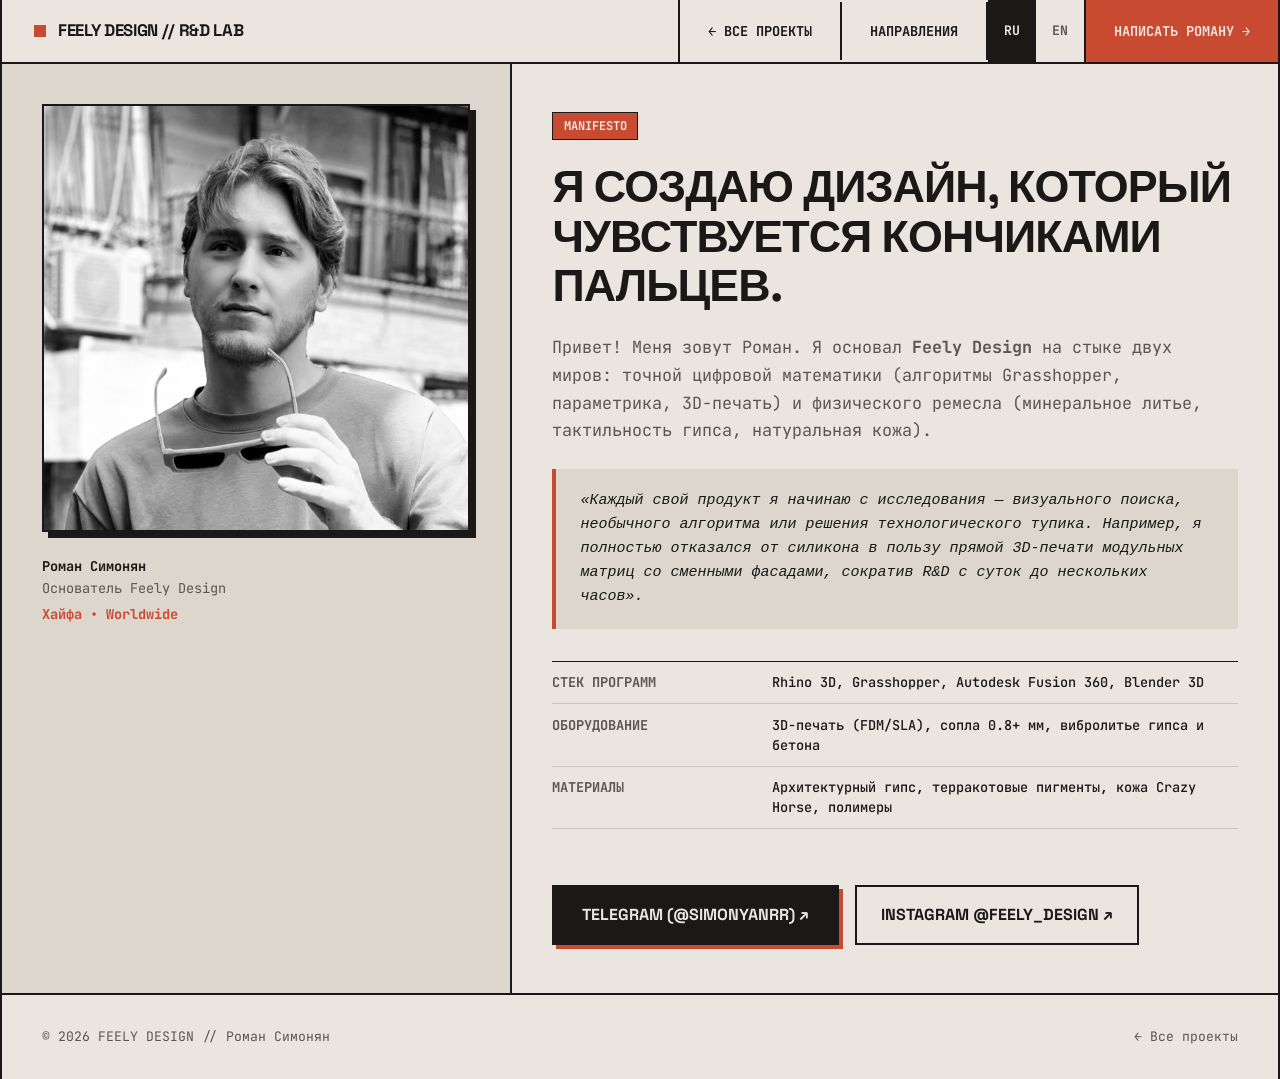
==== commit ad9219a8: "Implement global unified language persistence (RU/EN) across all pages including quotes, author name" ====
--- a/projects/about.html
+++ b/projects/about.html
@@ -3,7 +3,7 @@
 <head>
     <meta charset="UTF-8">
     <meta name="viewport" content="width=device-width, initial-scale=1.0">
-    <title>РОМАН СИМОНЯН // FEELY DESIGN — МАНИФЕСТ И О СТУДИИ</title>
+    <title>ROMAN SIMONYAN // FEELY DESIGN — MANIFESTO & ABOUT</title>
     <link rel="preconnect" href="https://fonts.googleapis.com">
     <link rel="preconnect" href="https://fonts.gstatic.com" crossorigin>
     <link href="https://fonts.googleapis.com/css2?family=JetBrains+Mono:ital,wght@0,400;0,700;1,400&family=Space+Grotesk:wght@500;700&display=swap" rel="stylesheet">
@@ -14,14 +14,18 @@
     <header>
         <a href="../index.html" class="logo-block">
             <span class="logo-indicator"></span>
-            <span>FEELY DESIGN // R&D LAB</span>
+            <span data-i18n="brand_name">FEELY DESIGN // R&D LAB</span>
         </a>
         <nav>
-            <a href="../index.html#work">Все проекты</a>
-            <a href="../index.html#services">Направления</a>
+            <a href="../index.html#work" data-i18n="nav_all_cases">← Все проекты</a>
+            <a href="../index.html#services" data-i18n="nav_services">Направления</a>
         </nav>
         <div class="header-controls">
-            <a href="../index.html#contact" class="cta-header">Написать Роману →</a>
+            <div class="lang-switch" aria-label="Language switcher">
+                <button type="button" class="lang-btn active" data-lang="ru">RU</button>
+                <button type="button" class="lang-btn" data-lang="en">EN</button>
+            </div>
+            <a href="../index.html#contact" class="cta-header" data-i18n="nav_write_roman">Написать Роману →</a>
         </div>
     </header>
 
@@ -29,38 +33,38 @@
         <div class="about-photo-panel">
             <img src="../assets/img/roman_simonyan.jpg" alt="Роман Симонян" class="about-photo-full">
             <div style="font-size: 0.85rem; line-height: 1.6;">
-                <div style="font-weight: 700;">РОМАН СИМОНЯН</div>
-                <div style="color: var(--text-muted);">Основатель Feely Design</div>
-                <div style="color: var(--accent); font-weight: 700; margin-top: 0.25rem;">Хайфа, Израиль • Worldwide</div>
+                <div style="font-weight: 700;" data-i18n="author_name">РОМАН СИМОНЯН</div>
+                <div style="color: var(--text-muted);" data-i18n="author_role">Основатель Feely Design</div>
+                <div style="color: var(--accent); font-weight: 700; margin-top: 0.25rem;" data-i18n="author_loc">Хайфа, Израиль • Worldwide</div>
             </div>
         </div>
 
         <div class="about-bio-panel">
             <div>
-                <span class="tag tag-accent">Манифест Feely Design</span>
-                <h1 style="font-size: clamp(2rem, 3.5vw, 2.8rem); line-height: 1.1; margin: 1rem 0 1.5rem 0;">
+                <span class="tag tag-accent">Manifesto</span>
+                <h1 style="font-size: clamp(2rem, 3.5vw, 2.8rem); line-height: 1.1; margin: 1rem 0 1.5rem 0;" data-i18n="about_title">
                     Я создаю дизайн, который чувствуется кончиками пальцев.
                 </h1>
                 
-                <p style="font-size: 1.05rem; line-height: 1.65; color: var(--text-muted); margin-bottom: 1.5rem;">
+                <p style="font-size: 1.05rem; line-height: 1.65; color: var(--text-muted); margin-bottom: 1.5rem;" data-i18n="about_p1">
                     Привет! Меня зовут Роман. Я основал <strong>Feely Design</strong> на стыке двух миров: точной цифровой математики (алгоритмы Grasshopper, параметрика, 3D-печать) и физического ремесла (минеральное литье, тактильность гипса, натуральная кожа).
                 </p>
 
-                <div style="border-left: 4px solid var(--accent); background: var(--bg-secondary); padding: 1.25rem 1.5rem; margin-bottom: 2rem; font-style: italic; line-height: 1.6;">
+                <div style="border-left: 4px solid var(--accent); background: var(--bg-secondary); padding: 1.25rem 1.5rem; margin-bottom: 2rem; font-style: italic; line-height: 1.6;" data-i18n="about_quote">
                     «Каждый свой продукт я начинаю с исследования — визуального поиска, необычного алгоритма или решения технологического тупика. Например, я полностью отказался от силикона в пользу прямой 3D-печати модульных матриц со сменными фасадами, сократив R&D с суток до нескольких часов».
                 </div>
 
                 <div class="case-highlights">
                     <div class="highlight-row">
-                        <span class="highlight-label">Стек программ</span>
+                        <span class="highlight-label" data-i18n="about_software">Стек программ</span>
                         <span class="highlight-val">Rhino 3D, Grasshopper, Autodesk Fusion 360, Blender 3D</span>
                     </div>
                     <div class="highlight-row">
-                        <span class="highlight-label">Оборудование</span>
+                        <span class="highlight-label" data-i18n="about_hardware">Оборудование</span>
                         <span class="highlight-val">3D-печать (FDM/SLA), сопла 0.8+ мм, вибролитье гипса и бетона</span>
                     </div>
                     <div class="highlight-row">
-                        <span class="highlight-label">Материалы</span>
+                        <span class="highlight-label" data-i18n="about_materials">Материалы</span>
                         <span class="highlight-val">Архитектурный гипс, терракотовые пигменты, кожа Crazy Horse, полимеры</span>
                     </div>
                 </div>
@@ -68,7 +72,7 @@
 
             <div style="margin-top: 2rem; display: flex; gap: 1rem; flex-wrap: wrap;">
                 <a href="https://t.me/simonyanrr" target="_blank" rel="noopener" class="btn-primary">
-                    Написать в Telegram (@simonyanrr) ↗
+                    Telegram (@simonyanrr) ↗
                 </a>
                 <a href="https://instagram.com/feely_design" target="_blank" rel="noopener" class="btn-secondary">
                     Instagram @feely_design ↗
@@ -78,8 +82,8 @@
     </section>
 
     <footer>
-        <div>© 2026 FEELY DESIGN // РОМАН СИМОНЯН</div>
-        <div><a href="../index.html">← ВЕРНУТЬСЯ НА ГЛАВНУЮ</a></div>
+        <div>© 2026 FEELY DESIGN // <span data-i18n="author_name">РОМАН СИМОНЯН</span></div>
+        <div><a href="../index.html" data-i18n="nav_all_cases">← ВЕРНУТЬСЯ НА ГЛАВНУЮ</a></div>
     </footer>
 
     <script src="../assets/js/main.js"></script>
